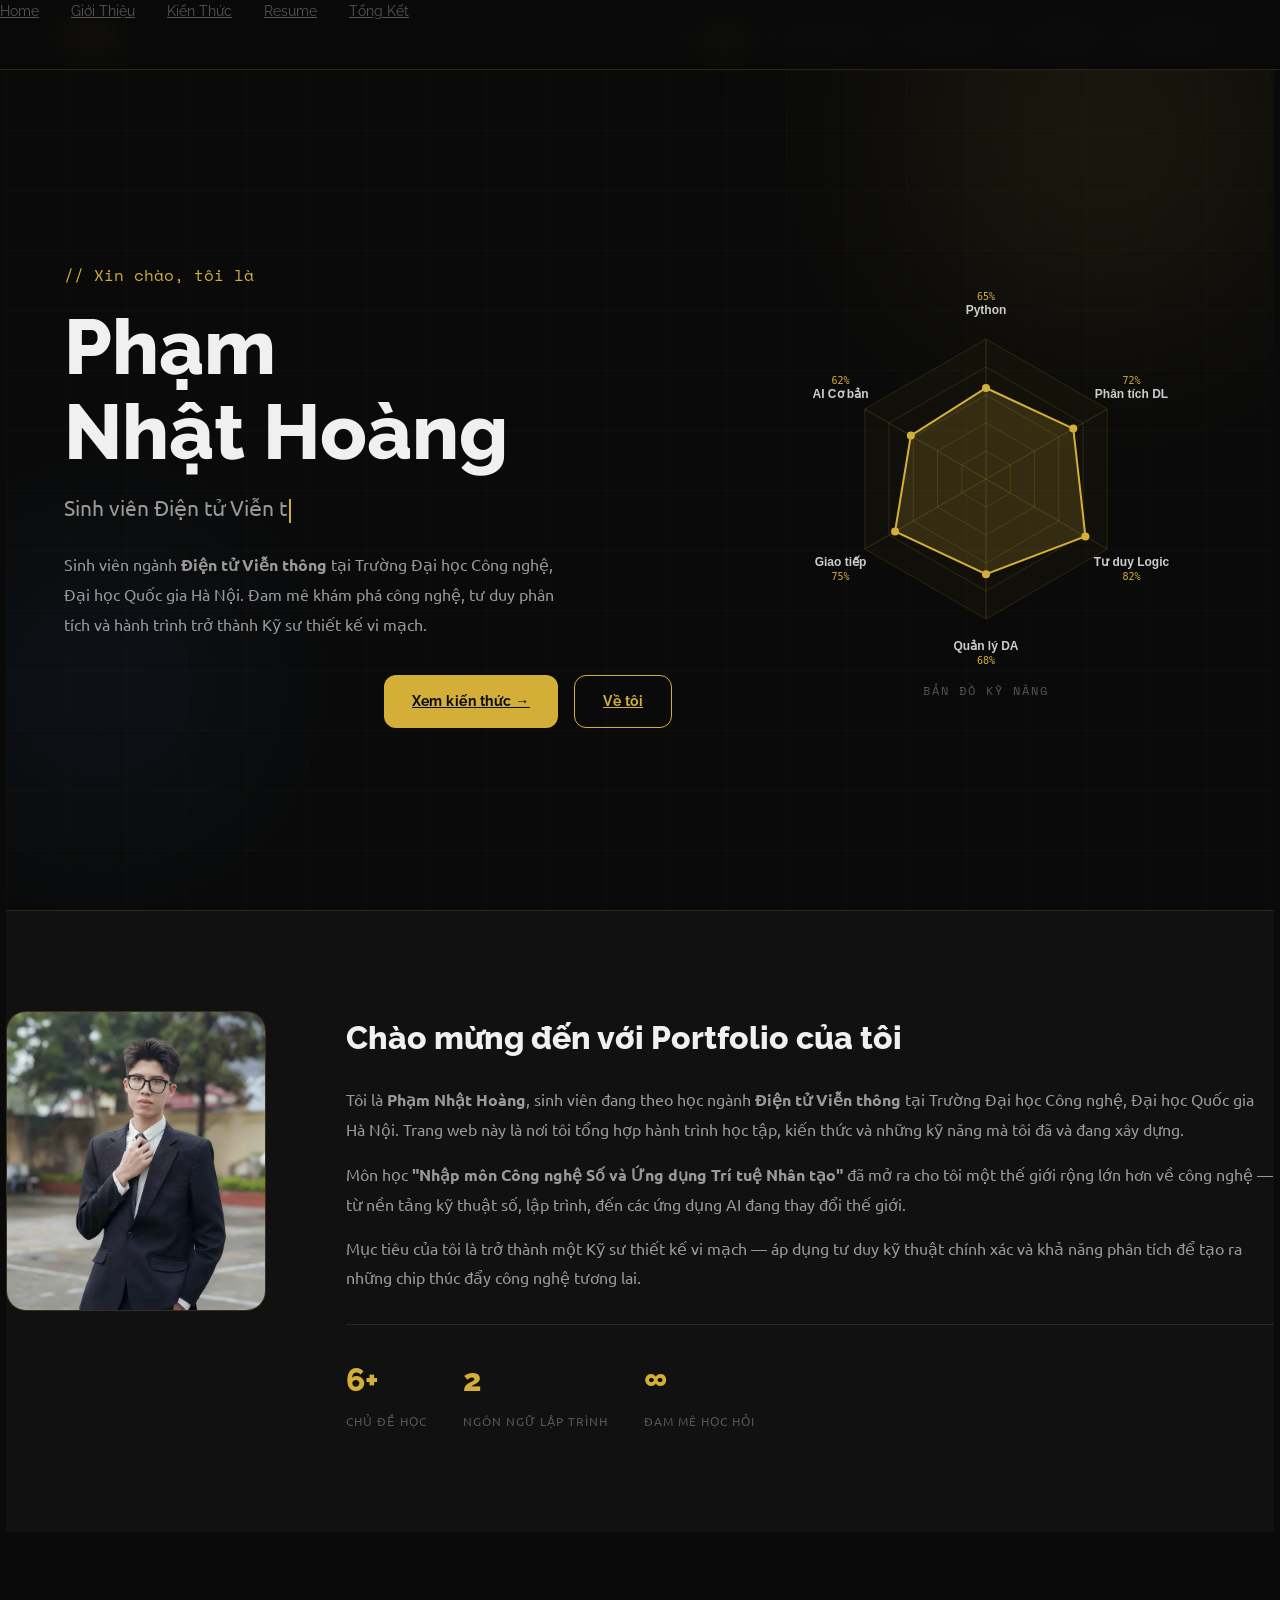
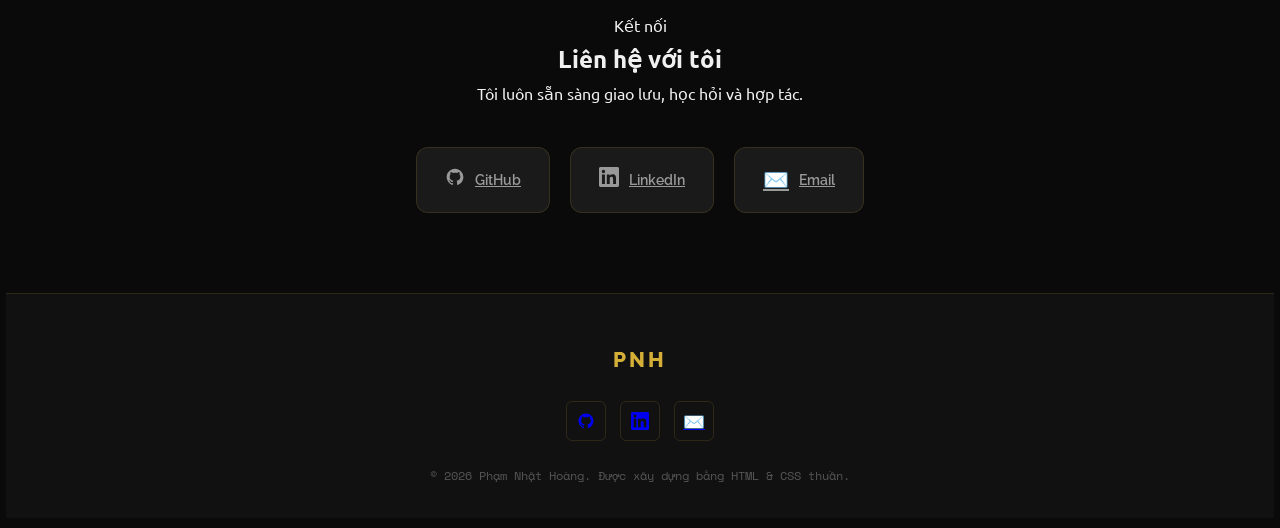
==== index.html @ c2d75bba "Initial portfolio deployment Co-Authored-By: Claude Sonnet 4.6 <noreply@anthropic.com>" ====
<!DOCTYPE html>
<html lang="vi">
<head>
  <meta charset="UTF-8" />
  <meta name="viewport" content="width=device-width, initial-scale=1.0" />
  <title>Phạm Nhật Hoàng — Portfolio</title>
  <meta name="description" content="Portfolio cá nhân của Phạm Nhật Hoàng — Sinh viên Điện tử Viễn thông, ĐHCN ĐHQGHN." />
  <link rel="stylesheet" href="css/styles.css?v=4" />
  <link rel="stylesheet" href="css/responsive.css?v=4" />
</head>
<body>

<!-- ===== NAVIGATION ===== -->
<nav>
  <div class="nav-inner">
    <a href="index.html" class="nav-logo">PNH</a>
    <ul class="nav-links">
      <li><a href="index.html" class="active">Home</a></li>
      <li><a href="about.html">Giới Thiệu</a></li>
      <li><a href="learning.html">Kiến Thức</a></li>
      <li><a href="resume.html">Resume</a></li>
      <li><a href="reflection.html">Tổng Kết</a></li>
    </ul>
    <button class="nav-hamburger" id="hamburger" aria-label="Menu">
      <span></span><span></span><span></span>
    </button>
  </div>
</nav>
<nav class="nav-mobile" id="mobileMenu">
  <a href="index.html" class="active">Home</a>
  <a href="about.html">Giới Thiệu</a>
  <a href="learning.html">Kiến Thức</a>
  <a href="resume.html">Resume</a>
  <a href="reflection.html">Tổng Kết</a>
</nav>

<!-- ===== HERO ===== -->
<section class="hero">
  <div class="hero-bg">
    <div class="orb orb-1"></div>
    <div class="orb orb-2"></div>
    <div class="hero-grid-bg"></div>
  </div>

  <div class="hero-content">
    <!-- LEFT -->
    <div class="hero-left">
      <p class="hero-greeting">// Xin chào, tôi là</p>
      <h1 class="hero-name">
        Phạm<br /><span class="gold-text">Nhật Hoàng</span>
      </h1>
      <div class="hero-role-line">
        <span id="typewriter"></span><span class="typewriter-cursor"></span>
      </div>
      <p class="hero-desc">
        Sinh viên ngành <strong>Điện tử Viễn thông</strong> tại Trường Đại học Công nghệ,
        Đại học Quốc gia Hà Nội. Đam mê khám phá công nghệ, tư duy phân tích và
        hành trình trở thành <span class="gold-text">Kỹ sư thiết kế vi mạch</span>.
      </p>
      <div class="hero-btns">
        <a href="learning.html" class="btn btn-primary">Xem kiến thức →</a>
        <a href="about.html" class="btn btn-outline">Về tôi</a>
      </div>
    </div>

    <!-- RIGHT — Radar Chart -->
    <div class="hero-right">
      <canvas id="radarChart"></canvas>
      <p class="radar-label">Bản đồ kỹ năng</p>
    </div>
    </div>
</section>

<!-- ===== INTRO ===== -->
<section class="intro-section">
  <div class="container">
    <div class="intro-grid reveal">
      <div class="intro-photo">
        <div class="photo-frame">
          <img src="assets/images/hoang.png" alt="Phạm Nhật Hoàng" />
        </div>
      </div>
      <div class="intro-text">
        <h2>Chào mừng đến với <span class="gold-text">Portfolio</span> của tôi</h2>
        <p>
          Tôi là <strong>Phạm Nhật Hoàng</strong>, sinh viên đang theo học ngành
          <strong>Điện tử Viễn thông</strong> tại Trường Đại học Công nghệ,
          Đại học Quốc gia Hà Nội. Trang web này là nơi tôi tổng hợp hành trình học tập,
          kiến thức và những kỹ năng mà tôi đã và đang xây dựng.
        </p>
        <p>
          Môn học <strong>"Nhập môn Công nghệ Số và Ứng dụng Trí tuệ Nhân tạo"</strong>
          đã mở ra cho tôi một thế giới rộng lớn hơn về công nghệ — từ nền tảng kỹ thuật số,
          lập trình, đến các ứng dụng AI đang thay đổi thế giới.
        </p>
        <p>
          Mục tiêu của tôi là trở thành một <span class="gold-text">Kỹ sư thiết kế vi mạch</span>
          — áp dụng tư duy kỹ thuật chính xác và khả năng phân tích để tạo ra những chip
          thúc đẩy công nghệ tương lai.
        </p>
        <div class="intro-stats">
          <div class="stat-item">
            <div class="stat-number">6+</div>
            <div class="stat-label">Chủ đề học</div>
          </div>
          <div class="stat-item">
            <div class="stat-number">2</div>
            <div class="stat-label">Ngôn ngữ lập trình</div>
          </div>
          <div class="stat-item">
            <div class="stat-number">∞</div>
            <div class="stat-label">Đam mê học hỏi</div>
          </div>
        </div>
      </div>
    </div>
  </div>
</section>

<!-- ===== SOCIAL LINKS ===== -->
<section class="social-section">
  <div class="container">
    <div class="section-header" style="text-align:center;">
      <p class="section-eyebrow">Kết nối</p>
      <h2 class="section-title">Liên hệ với tôi</h2>
      <p class="section-sub" style="margin:0 auto;">Tôi luôn sẵn sàng giao lưu, học hỏi và hợp tác.</p>
    </div>
    <div class="social-links reveal">
      <a href="https://github.com/pnhathoang2302-coder" target="_blank" rel="noopener" class="social-link">
        <span class="social-icon">
          <svg width="20" height="20" viewBox="0 0 24 24" fill="currentColor">
            <path d="M12 2C6.477 2 2 6.484 2 12.017c0 4.425 2.865 8.18 6.839 9.504.5.092.682-.217.682-.483 0-.237-.008-.868-.013-1.703-2.782.605-3.369-1.343-3.369-1.343-.454-1.158-1.11-1.466-1.11-1.466-.908-.62.069-.608.069-.608 1.003.07 1.531 1.032 1.531 1.032.892 1.53 2.341 1.088 2.91.832.092-.647.35-1.088.636-1.338-2.22-.253-4.555-1.113-4.555-4.951 0-1.093.39-1.988 1.029-2.688-.103-.253-.446-1.272.098-2.65 0 0 .84-.27 2.75 1.026A9.564 9.564 0 0112 6.844c.85.004 1.705.115 2.504.337 1.909-1.296 2.747-1.027 2.747-1.027.546 1.379.202 2.398.1 2.651.64.7 1.028 1.595 1.028 2.688 0 3.848-2.339 4.695-4.566 4.943.359.309.678.92.678 1.855 0 1.338-.012 2.419-.012 2.747 0 .268.18.58.688.482A10.019 10.019 0 0022 12.017C22 6.484 17.522 2 12 2z"/>
          </svg>
        </span>
        GitHub
      </a>
      <a href="https://www.linkedin.com/in/nh%E1%BA%ADt-ho%C3%A0ng-ph%E1%BA%A1m-04688b414/" target="_blank" rel="noopener" class="social-link">
        <span class="social-icon">
          <svg width="20" height="20" viewBox="0 0 24 24" fill="currentColor">
            <path d="M20.447 20.452h-3.554v-5.569c0-1.328-.027-3.037-1.852-3.037-1.853 0-2.136 1.445-2.136 2.939v5.667H9.351V9h3.414v1.561h.046c.477-.9 1.637-1.85 3.37-1.85 3.601 0 4.267 2.37 4.267 5.455v6.286zM5.337 7.433a2.062 2.062 0 01-2.063-2.065 2.064 2.064 0 112.063 2.065zm1.782 13.019H3.555V9h3.564v11.452zM22.225 0H1.771C.792 0 0 .774 0 1.729v20.542C0 23.227.792 24 1.771 24h20.451C23.2 24 24 23.227 24 22.271V1.729C24 .774 23.2 0 22.222 0h.003z"/>
          </svg>
        </span>
        LinkedIn
      </a>
      <a href="mailto:pnhathoang2302@gmail.com" class="social-link">
        <span class="social-icon">✉️</span>
        Email
      </a>
    </div>
  </div>
</section>

<!-- ===== FOOTER ===== -->
<footer>
  <div class="container">
    <div class="footer-inner">
      <div class="footer-logo">PNH</div>
      <nav class="footer-nav">
        <a href="index.html">Home</a>
        <a href="about.html">Giới Thiệu</a>
        <a href="learning.html">Kiến Thức</a>
        <a href="resume.html">Resume</a>
        <a href="reflection.html">Tổng Kết</a>
      </nav>
      <div class="footer-social">
        <a href="https://github.com/YOUR_GITHUB" target="_blank" rel="noopener" aria-label="GitHub">
          <svg width="18" height="18" viewBox="0 0 24 24" fill="currentColor">
            <path d="M12 2C6.477 2 2 6.484 2 12.017c0 4.425 2.865 8.18 6.839 9.504.5.092.682-.217.682-.483 0-.237-.008-.868-.013-1.703-2.782.605-3.369-1.343-3.369-1.343-.454-1.158-1.11-1.466-1.11-1.466-.908-.62.069-.608.069-.608 1.003.07 1.531 1.032 1.531 1.032.892 1.53 2.341 1.088 2.91.832.092-.647.35-1.088.636-1.338-2.22-.253-4.555-1.113-4.555-4.951 0-1.093.39-1.988 1.029-2.688-.103-.253-.446-1.272.098-2.65 0 0 .84-.27 2.75 1.026A9.564 9.564 0 0112 6.844c.85.004 1.705.115 2.504.337 1.909-1.296 2.747-1.027 2.747-1.027.546 1.379.202 2.398.1 2.651.64.7 1.028 1.595 1.028 2.688 0 3.848-2.339 4.695-4.566 4.943.359.309.678.92.678 1.855 0 1.338-.012 2.419-.012 2.747 0 .268.18.58.688.482A10.019 10.019 0 0022 12.017C22 6.484 17.522 2 12 2z"/>
          </svg>
        </a>
        <a href="https://linkedin.com/in/YOUR_LINKEDIN" target="_blank" rel="noopener" aria-label="LinkedIn">
          <svg width="18" height="18" viewBox="0 0 24 24" fill="currentColor">
            <path d="M20.447 20.452h-3.554v-5.569c0-1.328-.027-3.037-1.852-3.037-1.853 0-2.136 1.445-2.136 2.939v5.667H9.351V9h3.414v1.561h.046c.477-.9 1.637-1.85 3.37-1.85 3.601 0 4.267 2.37 4.267 5.455v6.286zM5.337 7.433a2.062 2.062 0 01-2.063-2.065 2.064 2.064 0 112.063 2.065zm1.782 13.019H3.555V9h3.564v11.452zM22.225 0H1.771C.792 0 0 .774 0 1.729v20.542C0 23.227.792 24 1.771 24h20.451C23.2 24 24 23.227 24 22.271V1.729C24 .774 23.2 0 22.222 0h.003z"/>
          </svg>
        </a>
        <a href="mailto:YOUR_EMAIL@example.com" aria-label="Email">✉️</a>
      </div>
      <p class="footer-copy">© 2026 Phạm Nhật Hoàng. Được xây dựng bằng HTML & CSS thuần.</p>
    </div>
  </div>
</footer>

<script src="js/typewriter.js"></script>
<script src="js/main.js"></script>
<script>
  const skills = [
    { name: 'Python',       level: 65 },
    { name: 'Phân tích DL', level: 72 },
    { name: 'Tư duy Logic', level: 82 },
    { name: 'Quản lý DA',   level: 68 },
    { name: 'Giao tiếp',    level: 75 },
    { name: 'AI Cơ bản',    level: 62 },
  ];

  document.addEventListener('DOMContentLoaded', () => {
    new Typewriter('typewriter', [
      'Sinh viên Điện tử Viễn thông',
      'Kỹ sư Vi mạch Tương lai',
      'Người học AI & Công nghệ Số',
      'Problem Solver',
    ]);
    drawRadar('radarChart', skills);
  });
</script>
</body>
</html>
---- css/styles.css ----
@import url('https://fonts.googleapis.com/css2?family=Raleway:wght@300;400;600;700;800&family=Ubuntu:wght@300;400;500;700&family=Space+Mono:wght@400;700&display=swap');
@import 'variables.css';
@import 'animations.css';

/* ===== RESET ===== */
*, *::before, *::after { margin: 0; padding: 0; box-sizing: border-box; }
html { scroll-behavior: smooth; }
body {
  background: var(--bg-primary);
  color: var(--text-primary);
  font-family: var(--font-body);
  line-height: 1.7;
  nav {
    position: fixed;
    top: 0; left: 0; right: 0;
    height: var(--nav-h);
    background: rgba(10, 10, 10, 0.85);
    backdrop-filter: blur(16px);
    -webkit-backdrop-filter: blur(16px);
    border-bottom: 1px solid var(--border);
    z-index: 1000;
    transition: background var(--transition);
  }
  nav.scrolled { background: rgba(10, 10, 10, 0.97); }
  .nav-inner {
    max-width: 1200px;
    height: 100%;
    margin: 0 auto;
    padding: 0 24px;
    display: flex;
    align-items: center;
    justify-content: space-between;
    position: relative;
  }

  .nav-right {
    margin-left: auto;
    margin-right: 12px;
    display: flex;
    align-items: center;
    gap: 12px;
  }
  .nav-logo {
    font-family: var(--font-heading);
    font-size: 1.4rem;
    font-weight: 800;
    color: var(--accent);
    letter-spacing: 3px;
  }
  .nav-links {
    display: flex;
    gap: 40px;
    align-items: center;
    position: static;
    transform: none;
  }
  .nav-links a {
    font-family: var(--font-heading);
    font-size: 0.85rem;
    font-weight: 600;
    letter-spacing: 1px;
    text-transform: uppercase;
    color: var(--text-secondary);
    transition: color var(--transition);
    position: relative;
    padding-bottom: 4px;
  }
  .nav-links a::after {
    content: '';
    position: absolute;
    bottom: 0; left: 0;
    width: 0; height: 2px;
    background: var(--accent);
    transition: width var(--transition);
    border-radius: 2px;
  }
  .nav-links a:hover,
  .nav-links a.active { color: var(--accent); }
  .nav-links a:hover::after,
  .nav-links a.active::after { width: 100%; }
  .nav-hamburger {
    display: none;
    flex-direction: column;
    gap: 5px;
    cursor: pointer;
    padding: 4px;
    background: none;
    border: none;
  }
  .nav-hamburger span {
    display: block;
    width: 24px; height: 2px;
    background: var(--text-primary);
    border-radius: 2px;
    transition: var(--transition);
  }
  .nav-hamburger.open span:nth-child(1) { transform: translateY(7px) rotate(45deg); }
  .nav-hamburger.open span:nth-child(2) { opacity: 0; transform: scaleX(0); }
  .nav-hamburger.open span:nth-child(3) { transform: translateY(-7px) rotate(-45deg); }
  .nav-mobile {
    display: none;
    position: fixed;
    top: var(--nav-h); left: 0; right: 0;
    background: rgba(10, 10, 10, 0.97);
    border-bottom: 1px solid var(--border);
    padding: 24px;
    flex-direction: column;
    gap: 16px;
    z-index: 999;
  }
  .nav-mobile.open { display: flex; }
  .nav-mobile a {
    font-family: var(--font-heading);
    font-size: 1rem;
    font-weight: 600;
    color: var(--text-secondary);
    padding: 10px 0;
    border-bottom: 1px solid var(--border);
    transition: color var(--transition);
  }
  color: var(--text-primary);
  transition: color var(--transition), transform var(--transition), background var(--transition);
  position: relative;
  padding: 10px 6px;
  border-radius: 6px;
}
.nav-links a::after {
  content: '';
  position: absolute;
  bottom: 0; left: 0;
  width: 0; height: 2px;
  background: rgba(255,255,255,0.9);
  transition: width var(--transition);
  border-radius: 2px;
}
.nav-links a:hover,
.nav-links a:focus,
.nav-links a.active {
  color: var(--text-primary);
  background: rgba(255,255,255,0.06);
  transform: translateY(-3px);
  box-shadow: 0 10px 30px rgba(0,0,0,0.45);
}
.nav-links a:hover::after,
.nav-links a.active::after { width: 100%; }
.nav-hamburger {
  display: none;
  flex-direction: column;
  gap: 6px;
  cursor: pointer;
  padding: 6px;
  background: none;
  border: none;
}
.nav-hamburger span {
  display: block;
  width: 28px; height: 3px;
  background: var(--text-primary);
  border-radius: 3px;
  transition: var(--transition);
}
.nav-hamburger.open span:nth-child(1) { transform: translateY(7px) rotate(45deg); }
.nav-hamburger.open span:nth-child(2) { opacity: 0; transform: scaleX(0); }
.nav-hamburger.open span:nth-child(3) { transform: translateY(-7px) rotate(-45deg); }
.nav-mobile {
  display: none;
  position: fixed;
  top: var(--nav-h); left: 0; right: 0;
  background: rgba(10, 10, 10, 0.97);
  border-bottom: 1px solid var(--border);
  padding: 24px;
  flex-direction: column;
  gap: 16px;
  z-index: 999;
}
.nav-mobile.open { display: flex; }
.nav-mobile a {
  font-family: var(--font-heading);
  font-size: 1.1rem;
  font-weight: 700;
  color: var(--text-primary);
  padding: 12px 0;
  border-bottom: 1px solid rgba(255,255,255,0.04);
  transition: color var(--transition), background var(--transition);
  padding-left: 8px;
}
.nav-mobile a:hover,
.nav-mobile a.active { color: var(--accent); }

/* ===== HERO ===== */
.hero {
  min-height: 100vh;
  display: flex;
  align-items: center;
  padding-top: var(--nav-h);
  position: relative;
  overflow: hidden;
}
.hero-bg {
  position: absolute;
  inset: 0;
  pointer-events: none;
  z-index: 0;
}
.orb {
  position: absolute;
  border-radius: 50%;
  filter: blur(90px);
  opacity: 0.12;
}
.orb-1 {
  width: 550px; height: 550px;
  background: radial-gradient(circle, var(--accent) 0%, transparent 70%);
  top: -150px; right: -100px;
  animation: orbFloat 10s ease-in-out infinite;
}
.orb-2 {
  width: 350px; height: 350px;
  background: radial-gradient(circle, #4a9eff 0%, transparent 70%);
  bottom: 50px; left: -80px;
  animation: orbFloat 14s ease-in-out infinite reverse;
}
.hero-grid-bg {
  position: absolute;
  inset: 0;
  background-image:
    linear-gradient(rgba(212, 175, 55, 0.025) 1px, transparent 1px),
    linear-gradient(90deg, rgba(212, 175, 55, 0.025) 1px, transparent 1px);
  background-size: 60px 60px;
}
.hero-content {
  position: relative;
  z-index: 1;
  width: 100%;
  max-width: 1200px;
  margin: 0 auto;
  padding: 60px 24px;
  display: grid;
  grid-template-columns: 1fr 460px;
  gap: 60px;
  align-items: center;
}
.hero-greeting {
  font-family: var(--font-mono);
  color: var(--accent);
  font-size: 1rem;
  margin-bottom: 16px;
  opacity: 0;
  animation: fadeInUp 0.6s ease 0.2s forwards;
}
.hero-name {
  font-family: var(--font-heading);
  font-size: clamp(2.8rem, 6vw, 4.8rem);
  font-weight: 800;
  line-height: 1.1;
  margin-bottom: 16px;
  opacity: 0;
  animation: fadeInUp 0.6s ease 0.4s forwards;
}
.hero-role-line {
  font-size: 1.3rem;
  color: var(--text-secondary);
  margin-bottom: 24px;
  min-height: 36px;
  opacity: 0;
  animation: fadeInUp 0.6s ease 0.6s forwards;
}
.typewriter-cursor {
  display: inline-block;
  width: 2px;
  height: 1.2em;
  background: var(--accent);
  margin-left: 2px;
  vertical-align: middle;
  animation: blink 1s step-end infinite;
}
.hero-desc {
  color: var(--text-secondary);
  font-size: 1rem;
  max-width: 500px;
  margin-bottom: 36px;
  line-height: 1.85;
  opacity: 0;
  animation: fadeInUp 0.6s ease 0.8s forwards;
}
.hero-btns {
  display: flex;
  gap: 16px;
  flex-wrap: wrap;
  justify-content: flex-end;
  margin-right: 24px;
  opacity: 0;
  animation: fadeInUp 0.6s ease 1s forwards;
}
.btn {
  display: inline-flex;
  align-items: center;
  gap: 8px;
  padding: 13px 28px;
  border-radius: var(--radius);
  font-family: var(--font-heading);
  font-weight: 700;
  font-size: 0.9rem;
  letter-spacing: 0.5px;
  transition: var(--transition);
  cursor: pointer;
  border: none;
}
.btn-primary {
  background: var(--accent);
  color: #0a0a0a;
}
.btn-primary:hover {
  background: var(--accent-light);
  box-shadow: 0 0 32px rgba(var(--accent-rgb), 0.4);
  transform: translateY(-4px);
  box-shadow: 0 12px 40px rgba(var(--accent-rgb), 0.5);
}
.btn-outline {
  background: transparent;
  color: var(--accent);
  border: 1.5px solid var(--accent);
}
.btn-outline:hover {
  background: rgba(var(--accent-rgb), 0.1);
  transform: translateY(-4px);
  box-shadow: 0 8px 32px rgba(var(--accent-rgb), 0.2);
  border-color: var(--accent-light);
}
.hero-right {
  display: flex;
  flex-direction: column;
  align-items: center;
  gap: 12px;
  opacity: 0;
  animation: fadeIn 1.2s ease 0.8s forwards;
}
.radar-label {
  font-family: var(--font-mono);
  font-size: 0.72rem;
  color: var(--text-muted);
  letter-spacing: 2px;
  text-transform: uppercase;
}

/* ===== INTRO SECTION ===== */
.intro-section {
  background: var(--bg-secondary);
  padding: 100px 0;
  border-top: 1px solid var(--border);
}
.intro-grid {
  display: grid;
  grid-template-columns: 280px 1fr;
  gap: 60px;
  align-items: start;
}
.photo-frame {
  width: 260px;
  height: 300px;
  border-radius: var(--radius-lg);
  border: 1px solid var(--border);
  background: var(--bg-card);
  display: flex;
  align-items: center;
  justify-content: center;
  overflow: hidden;
  position: relative;
}
.photo-frame::before {
  content: '';
  position: absolute;
  inset: 0;
  background: linear-gradient(135deg, rgba(var(--accent-rgb), 0.08) 0%, transparent 60%);
}
.photo-placeholder { font-size: 5rem; opacity: 0.25; }
.photo-frame img { width: 100%; height: 100%; object-fit: cover; }
.intro-text h2 {
  font-family: var(--font-heading);
  font-size: 2rem;
  font-weight: 800;
  margin-bottom: 20px;
}
.intro-text p {
  color: var(--text-secondary);
  font-size: 0.97rem;
  margin-bottom: 16px;
  line-height: 1.85;
}
.intro-stats {
  display: flex;
  gap: 36px;
  margin-top: 32px;
  flex-wrap: wrap;
  padding-top: 28px;
  border-top: 1px solid var(--border);
}
.stat-number {
  font-family: var(--font-heading);
  font-size: 2rem;
  font-weight: 800;
  color: var(--accent);
}
.stat-label {
  font-size: 0.78rem;
  color: var(--text-muted);
  text-transform: uppercase;
  letter-spacing: 1px;
  margin-top: 4px;
}

/* ===== SOCIAL SECTION ===== */
.social-section {
  padding: 80px 0;
  text-align: center;
}
.social-links {
  display: flex;
  justify-content: center;
  gap: 20px;
  flex-wrap: wrap;
  margin-top: 40px;
}
.social-link {
  display: flex;
  align-items: center;
  gap: 10px;
  padding: 14px 28px;
  border: 1px solid var(--border);
  border-radius: var(--radius);
  color: var(--text-secondary);
  background: var(--bg-card);
  transition: var(--transition);
  font-family: var(--font-heading);
  font-weight: 600;
  font-size: 0.9rem;
}
.social-link:hover {
  color: var(--accent);
  border-color: var(--accent);
  background: rgba(var(--accent-rgb), 0.07);
  transform: translateY(-4px);
  box-shadow: var(--shadow);
}
.social-icon { font-size: 1.3rem; }

/* ===== PAGE HERO ===== */
.page-hero {
  padding: calc(var(--nav-h) + 70px) 0 70px;
  text-align: center;
  position: relative;
  overflow: hidden;
  border-bottom: 1px solid var(--border);
}
.page-hero::before {
  content: '';
  position: absolute;
  top: 0; left: 50%;
  transform: translateX(-50%);
  width: 700px; height: 350px;
  background: radial-gradient(ellipse, rgba(var(--accent-rgb), 0.08) 0%, transparent 70%);
  pointer-events: none;
}
.page-hero-eyebrow {
  font-family: var(--font-mono);
  font-size: 0.82rem;
  color: var(--accent);
  letter-spacing: 3px;
  text-transform: uppercase;
  margin-bottom: 16px;
}
.page-hero h1 {
  font-family: var(--font-heading);
  font-size: clamp(2.5rem, 6vw, 4rem);
  font-weight: 800;
  margin-bottom: 16px;
}
.page-hero p {
  color: var(--text-secondary);
  font-size: 1.05rem;
  max-width: 580px;
  margin: 0 auto;
  line-height: 1.7;
}

/* ===== ABOUT — EDUCATION ===== */
.education-card {
  background: var(--bg-card);
  border: 1px solid var(--border);
  border-radius: var(--radius-lg);
  padding: 28px 32px;
  display: flex;
  gap: 20px;
  align-items: flex-start;
  transition: var(--transition);
}
.education-card:hover {
  border-color: var(--border-hover);
  box-shadow: var(--shadow-gold);
  transform: translateY(-2px);
}
.edu-icon {
  min-width: 52px; height: 52px;
  background: rgba(var(--accent-rgb), 0.1);
  border: 1px solid var(--border);
  border-radius: var(--radius);
  display: flex;
  align-items: center;
  justify-content: center;
  font-size: 1.6rem;
}
.edu-content h3 {
  font-family: var(--font-heading);
  font-size: 1.05rem;
  font-weight: 700;
  margin-bottom: 4px;
}
.edu-school {
  color: var(--accent);
  font-size: 0.88rem;
  margin-bottom: 6px;
}
.edu-period {
  font-family: var(--font-mono);
  font-size: 0.78rem;
  color: var(--text-muted);
}
.edu-desc {
  color: var(--text-secondary);
  font-size: 0.88rem;
  margin-top: 10px;
  line-height: 1.6;
}

/* ===== ABOUT — SKILLS ===== */
.skills-grid {
  display: grid;
  grid-template-columns: repeat(auto-fit, minmax(280px, 1fr));
  gap: 24px;
}
.skill-category {
  background: var(--bg-card);
  border: 1px solid var(--border);
  border-radius: var(--radius-lg);
  padding: 28px;
  transition: var(--transition);
}
.skill-category:hover { border-color: var(--border-hover); }
.skill-cat-title {
  font-family: var(--font-heading);
  font-size: 0.8rem;
  font-weight: 700;
  color: var(--accent);
  letter-spacing: 2px;
  text-transform: uppercase;
  margin-bottom: 20px;
}
.skill-items { display: flex; flex-direction: column; gap: 14px; }
.skill-name-row {
  display: flex;
  justify-content: space-between;
  font-size: 0.9rem;
  margin-bottom: 6px;
}
.skill-pct {
  color: var(--text-muted);
  font-family: var(--font-mono);
  font-size: 0.78rem;
}
.skill-bar {
  height: 3px;
  background: rgba(255, 255, 255, 0.06);
  border-radius: 3px;
  overflow: hidden;
}
.skill-fill {
  height: 100%;
  background: linear-gradient(90deg, var(--accent-dark), var(--accent));
  border-radius: 3px;
  width: 0;
  transition: width 1.2s ease;
}

/* ===== ABOUT — INTERESTS ===== */
.interests-grid {
  display: grid;
  grid-template-columns: repeat(auto-fit, minmax(200px, 1fr));
  gap: 20px;
}
.interest-card {
  background: var(--bg-card);
  border: 1px solid var(--border);
  border-radius: var(--radius-lg);
  padding: 28px 20px;
  text-align: center;
  transition: var(--transition);
}
.interest-card:hover {
  border-color: var(--accent);
  transform: translateY(-4px);
  box-shadow: var(--shadow-gold);
}
.interest-icon { font-size: 2.5rem; margin-bottom: 12px; }
.interest-name {
  font-family: var(--font-heading);
  font-weight: 700;
  font-size: 0.95rem;
  margin-bottom: 8px;
}
.interest-desc {
  color: var(--text-muted);
  font-size: 0.82rem;
  line-height: 1.55;
}

/* ===== LEARNING PAGE ===== */
.course-banner {
  background: var(--bg-card);
  border: 1px solid var(--border);
  border-radius: var(--radius-lg);
  padding: 32px 36px;
  margin-bottom: 60px;
  display: flex;
  align-items: center;
  gap: 24px;
  position: relative;
  overflow: hidden;
}
.course-banner::before {
  content: '';
  position: absolute;
  top: 0; left: 0; right: 0;
  height: 3px;
  background: linear-gradient(90deg, var(--accent-dark), var(--accent), var(--accent-light));
}
.course-badge { font-size: 3rem; min-width: 64px; text-align: center; }
.course-info h2 {
  font-family: var(--font-heading);
  font-size: 1.2rem;
  font-weight: 800;
  margin-bottom: 6px;
}
.course-info p {
  color: var(--text-secondary);
  font-size: 0.88rem;
  margin-bottom: 12px;
}
.course-meta { display: flex; gap: 20px; flex-wrap: wrap; }
.course-meta-item {
  display: flex;
  align-items: center;
  gap: 6px;
  font-family: var(--font-mono);
  font-size: 0.78rem;
  color: var(--text-muted);
}

.topics-grid {
  display: grid;
  grid-template-columns: repeat(auto-fit, minmax(320px, 1fr));
  gap: 24px;
}
.topic-card {
  background: var(--bg-card);
  border: 1px solid var(--border);
  border-radius: var(--radius-lg);
  padding: 32px;
  transition: var(--transition);
  position: relative;
  overflow: hidden;
}
.topic-card::after {
  content: '';
  position: absolute;
  bottom: 0; left: 0; right: 0;
  height: 3px;
  background: linear-gradient(90deg, transparent, var(--accent), transparent);
  opacity: 0;
  transition: var(--transition);
}
.topic-card:hover {
  border-color: var(--border-hover);
  transform: translateY(-4px);
  box-shadow: var(--shadow-gold);
}
.topic-card:hover::after { opacity: 1; }
.topic-num {
  font-family: var(--font-mono);
  font-size: 0.75rem;
  color: var(--accent);
  letter-spacing: 2px;
  margin-bottom: 12px;
}
.topic-icon { font-size: 2.2rem; margin-bottom: 16px; }
.topic-title {
  font-family: var(--font-heading);
  font-size: 1.1rem;
  font-weight: 700;
  margin-bottom: 12px;
}
.topic-desc {
  color: var(--text-secondary);
  font-size: 0.88rem;
  line-height: 1.75;
  margin-bottom: 20px;
}
.topic-tags { display: flex; flex-wrap: wrap; gap: 8px; margin-bottom: 16px; }
.topic-card { display: flex; flex-direction: column; }
.topic-desc { flex: 1; }
.topic-download {
  display: inline-block;
  margin-top: 4px;
  padding: 6px 14px;
  border: 1px solid var(--gold);
  border-radius: 6px;
  color: var(--gold);
  font-size: 0.82rem;
  font-family: var(--font-mono);
  text-decoration: none;
  transition: var(--transition);
}
.topic-download:hover {
  background: var(--gold);
  color: var(--bg-primary);
}

.learnings-section { background: var(--bg-secondary); }
.learnings-grid {
  display: grid;
  grid-template-columns: repeat(auto-fit, minmax(250px, 1fr));
  gap: 20px;
}
.learning-item {
  background: var(--bg-card);
  border: 1px solid var(--border);
  border-left: 3px solid var(--accent);
  border-radius: var(--radius);
  padding: 24px;
  transition: var(--transition);
}
.learning-item:hover {
  background: rgba(var(--accent-rgb), 0.04);
}
.learning-item strong {
  display: block;
  font-family: var(--font-heading);
  font-size: 0.9rem;
  margin-bottom: 8px;
  color: var(--text-primary);
}
.learning-item p {
  color: var(--text-secondary);
  font-size: 0.85rem;
  line-height: 1.6;
}

/* ===== RESUME PAGE ===== */
.resume-wrapper {
  display: grid;
  grid-template-columns: 1fr 1fr;
  gap: 60px;
  align-items: start;
}
.resume-col {}
.resume-block { margin-bottom: 52px; }
.resume-block-title {
  font-family: var(--font-heading);
  font-size: 1rem;
  font-weight: 700;
  color: var(--accent);
  letter-spacing: 2px;
  text-transform: uppercase;
  padding-bottom: 12px;
  border-bottom: 1px solid var(--border);
  margin-bottom: 28px;
}
.timeline-item {
  position: relative;
  padding-left: 24px;
  margin-bottom: 28px;
}
.timeline-item::before {
  content: '';
  position: absolute;
  left: 0; top: 8px;
  width: 8px; height: 8px;
  background: var(--accent);
  border-radius: 50%;
}
.timeline-item::after {
  content: '';
  position: absolute;
  left: 3px; top: 20px;
  width: 2px;
  height: calc(100% + 8px);
  background: var(--border);
}
.timeline-item:last-child::after { display: none; }
.tl-title {
  font-family: var(--font-heading);
  font-weight: 700;
  font-size: 1rem;
  margin-bottom: 4px;
}
.tl-org {
  color: var(--accent);
  font-size: 0.85rem;
  margin-bottom: 4px;
}
.tl-date {
  font-family: var(--font-mono);
  font-size: 0.77rem;
  color: var(--text-muted);
  margin-bottom: 10px;
}
.tl-desc {
  color: var(--text-secondary);
  font-size: 0.87rem;
  line-height: 1.65;
}

.resume-skill-items { display: flex; flex-direction: column; gap: 14px; }
.rs-item {}
.rs-header {
  display: flex;
  justify-content: space-between;
  font-size: 0.9rem;
  margin-bottom: 6px;
}
.rs-level {
  font-family: var(--font-mono);
  font-size: 0.77rem;
  color: var(--text-muted);
}
.rs-bar {
  height: 3px;
  background: rgba(255, 255, 255, 0.06);
  border-radius: 3px;
  overflow: hidden;
}
.rs-fill {
  height: 100%;
  background: linear-gradient(90deg, var(--accent-dark), var(--accent));
  border-radius: 3px;
  width: 0;
  transition: width 1.2s ease;
}

.lang-items { display: flex; flex-direction: column; gap: 12px; }
.lang-item {
  display: flex;
  justify-content: space-between;
  align-items: center;
  padding: 14px 20px;
  background: var(--bg-card);
  border: 1px solid var(--border);
  border-radius: var(--radius);
  transition: var(--transition);
}
.lang-item:hover { border-color: var(--border-hover); }
.lang-name { font-weight: 600; font-size: 0.95rem; }
.lang-level {
  font-family: var(--font-mono);
  font-size: 0.78rem;
  color: var(--accent);
}

.cert-items { display: flex; flex-direction: column; gap: 14px; }
.cert-item {
  background: var(--bg-card);
  border: 1px solid var(--border);
  border-radius: var(--radius);
  padding: 18px 22px;
  display: flex;
  align-items: center;
  gap: 16px;
  transition: var(--transition);
}
.cert-item:hover { border-color: var(--accent); }
.cert-icon { font-size: 1.8rem; }
.cert-name {
  font-family: var(--font-heading);
  font-weight: 700;
  font-size: 0.92rem;
  margin-bottom: 3px;
}
.cert-issuer { font-size: 0.8rem; color: var(--text-muted); }

.resume-cta {
  text-align: center;
  padding: 60px 0;
  border-top: 1px solid var(--border);
  margin-top: 60px;
}
.resume-cta p {
  color: var(--text-secondary);
  font-size: 0.95rem;
  margin-bottom: 24px;
}

/* ===== FOOTER ===== */
footer {
  background: var(--bg-secondary);
  border-top: 1px solid var(--border);
  padding: 48px 0 32px;
}
.footer-inner {
  display: flex;
  flex-direction: column;
  align-items: center;
  gap: 24px;
  text-align: center;
}
.footer-logo {
  font-family: var(--font-heading);
  font-size: 1.3rem;
  font-weight: 800;
  color: var(--accent);
  letter-spacing: 3px;
}
.footer-nav { display: flex; gap: 32px; }
.footer-nav a {
  font-size: 0.85rem;
  color: var(--text-muted);
  transition: color var(--transition);
  font-family: var(--font-heading);
}
.footer-nav a:hover { color: var(--accent); }
.footer-social { display: flex; gap: 14px; }
.footer-social a {
  width: 40px; height: 40px;
  border: 1px solid var(--border);
  border-radius: var(--radius-sm);
  display: flex;
  align-items: center;
  justify-content: center;
  font-size: 1.1rem;
  transition: var(--transition);
}
.footer-social a:hover { border-color: var(--accent); color: var(--accent); }
.footer-copy {
  font-family: var(--font-mono);
  font-size: 0.78rem;
  color: var(--text-muted);
}

/* ===== REFLECTION PAGE ===== */
.reflection-quote {
  border-left: 4px solid var(--gold);
  padding: 28px 36px;
  background: var(--bg-card);
  border-radius: var(--radius);
  margin: 0 auto;
  max-width: 780px;
}
.reflection-quote p {
  font-size: 1.15rem;
  line-height: 1.85;
  color: var(--text-primary);
  font-style: italic;
  margin-bottom: 16px;
}
.reflection-quote cite {
  font-family: var(--font-mono);
  font-size: 0.82rem;
  color: var(--gold);
  font-style: normal;
}

.reflect-two-col {
  display: grid;
  grid-template-columns: 1fr 1fr;
  gap: 48px;
  align-items: start;
}
.reflect-text p {
  color: var(--text-secondary);
  line-height: 1.8;
  margin-bottom: 16px;
}
.reflect-stats {
  display: grid;
  grid-template-columns: 1fr 1fr;
  gap: 16px;
}
.rstat-card {
  background: var(--bg-card);
  border: 1px solid var(--border);
  border-radius: var(--radius);
  padding: 20px;
  text-align: center;
  transition: var(--transition);
}
.rstat-card:hover { border-color: var(--gold); }
.rstat-num {
  font-family: var(--font-heading);
  font-size: 2rem;
  font-weight: 800;
  color: var(--gold);
  line-height: 1;
  margin-bottom: 8px;
}
.rstat-label {
  font-size: 0.78rem;
  color: var(--text-secondary);
  line-height: 1.4;
}

.timeline { position: relative; padding-left: 32px; }
.timeline::before {
  content: '';
  position: absolute;
  left: 0;
  top: 8px;
  bottom: 8px;
  width: 2px;
  background: linear-gradient(to bottom, var(--gold), transparent);
}
.milestone {
  position: relative;
  margin-bottom: 40px;
}
.milestone-dot {
  position: absolute;
  left: -39px;
  top: 6px;
  width: 14px;
  height: 14px;
  border-radius: 50%;
  background: var(--gold);
  border: 3px solid var(--bg-primary);
  box-shadow: 0 0 0 2px var(--gold);
}
.milestone-label {
  font-family: var(--font-mono);
  font-size: 0.75rem;
  color: var(--gold);
  text-transform: uppercase;
  letter-spacing: 0.08em;
  margin-bottom: 6px;
}
.milestone-content h3 {
  font-family: var(--font-heading);
  font-size: 1.1rem;
  color: var(--text-primary);
  margin-bottom: 10px;
}
.milestone-content p {
  color: var(--text-secondary);
  line-height: 1.75;
  font-size: 0.92rem;
}

.challenge-grid {
  display: grid;
  grid-template-columns: repeat(auto-fit, minmax(260px, 1fr));
  gap: 24px;
}
.challenge-card {
  background: var(--bg-card);
  border: 1px solid var(--border);
  border-radius: var(--radius);
  padding: 28px;
  transition: var(--transition);
}
.challenge-card:hover { border-color: var(--border-hover); transform: translateY(-3px); }
.challenge-icon { font-size: 2rem; margin-bottom: 14px; }
.challenge-card h3 {
  font-family: var(--font-heading);
  font-size: 1rem;
  color: var(--text-primary);
  margin-bottom: 10px;
}
.challenge-card p {
  color: var(--text-secondary);
  font-size: 0.88rem;
  line-height: 1.7;
  margin-bottom: 16px;
}
.challenge-resolve {
  font-family: var(--font-mono);
  font-size: 0.78rem;
  color: var(--gold);
  border-top: 1px solid var(--border);
  padding-top: 12px;
  line-height: 1.5;
}

.lessons-grid { display: flex; flex-direction: column; gap: 0; }
.lesson-item {
  display: grid;
  grid-template-columns: 64px 1fr;
  gap: 24px;
  align-items: start;
  padding: 32px 0;
  border-bottom: 1px solid var(--border);
}
.lesson-item:last-child { border-bottom: none; }
.lesson-num {
  font-family: var(--font-mono);
  font-size: 2.5rem;
  font-weight: 800;
  color: var(--border);
  line-height: 1;
  padding-top: 4px;
  transition: var(--transition);
}
.lesson-item:hover .lesson-num { color: var(--gold); }
.lesson-body h3 {
  font-family: var(--font-heading);
  font-size: 1.05rem;
  color: var(--text-primary);
  margin-bottom: 10px;
}
.lesson-body p {
  color: var(--text-secondary);
  font-size: 0.92rem;
  line-height: 1.75;
}

.final-note {
  background: var(--bg-card);
  border: 1px solid var(--border);
  border-radius: var(--radius-lg, 16px);
  padding: 60px;
  max-width: 760px;
  margin: 0 auto;
}
.final-note p {
  color: var(--text-secondary);
  line-height: 1.85;
  font-size: 0.95rem;
  margin-bottom: 18px;
}
.final-sig {
  margin-top: 36px;
  display: flex;
  flex-direction: column;
  gap: 4px;
}
.final-sig .gold-text { font-family: var(--font-heading); font-size: 1.1rem; font-weight: 700; }
.final-sig-date {
  font-family: var(--font-mono);
  font-size: 0.78rem;
  color: var(--text-muted);
}
---- css/responsive.css ----
/* ===== TABLET (≤1024px) ===== */
@media (max-width: 1024px) {
  .hero-content {
    grid-template-columns: 1fr;
    text-align: center;
  }
  .hero-left { order: 1; }
  .hero-right { order: 2; max-width: 360px; margin: 0 auto; }
  .hero-desc { margin: 0 auto 36px; }
  .hero-btns { justify-content: center; }

  .intro-grid { grid-template-columns: 1fr; }
  .intro-photo { display: flex; justify-content: center; position: static; }
  .photo-frame { width: 220px; height: 260px; }

  .resume-wrapper { grid-template-columns: 1fr; gap: 40px; }
}

/* ===== MOBILE (≤768px) ===== */
@media (max-width: 768px) {
  .section { padding: 70px 0; }

  .nav-links { display: none; }
  .nav-hamburger { display: flex; }

  .hero-name { font-size: clamp(2.2rem, 8vw, 3.2rem); }
  .hero-role-line { font-size: 1.1rem; }

  .intro-stats { gap: 24px; }

  .skills-grid { grid-template-columns: 1fr; }
  .interests-grid { grid-template-columns: repeat(2, 1fr); }

  .course-banner {
    flex-direction: column;
    text-align: center;
    padding: 28px 24px;
  }
  .course-meta { justify-content: center; }

  .topics-grid { grid-template-columns: 1fr; }
  .learnings-grid { grid-template-columns: 1fr; }

  .resume-wrapper { grid-template-columns: 1fr; }

  .social-links { flex-direction: column; align-items: center; }
  .social-link { width: 100%; max-width: 300px; justify-content: center; }

  .footer-nav { gap: 16px; flex-wrap: wrap; justify-content: center; }
}

/* ===== SMALL MOBILE (≤480px) ===== */
@media (max-width: 480px) {
  .hero-btns { flex-direction: column; align-items: center; }
  .btn { width: 100%; justify-content: center; }
  .interests-grid { grid-template-columns: 1fr; }
  .page-hero h1 { font-size: 2.2rem; }
}
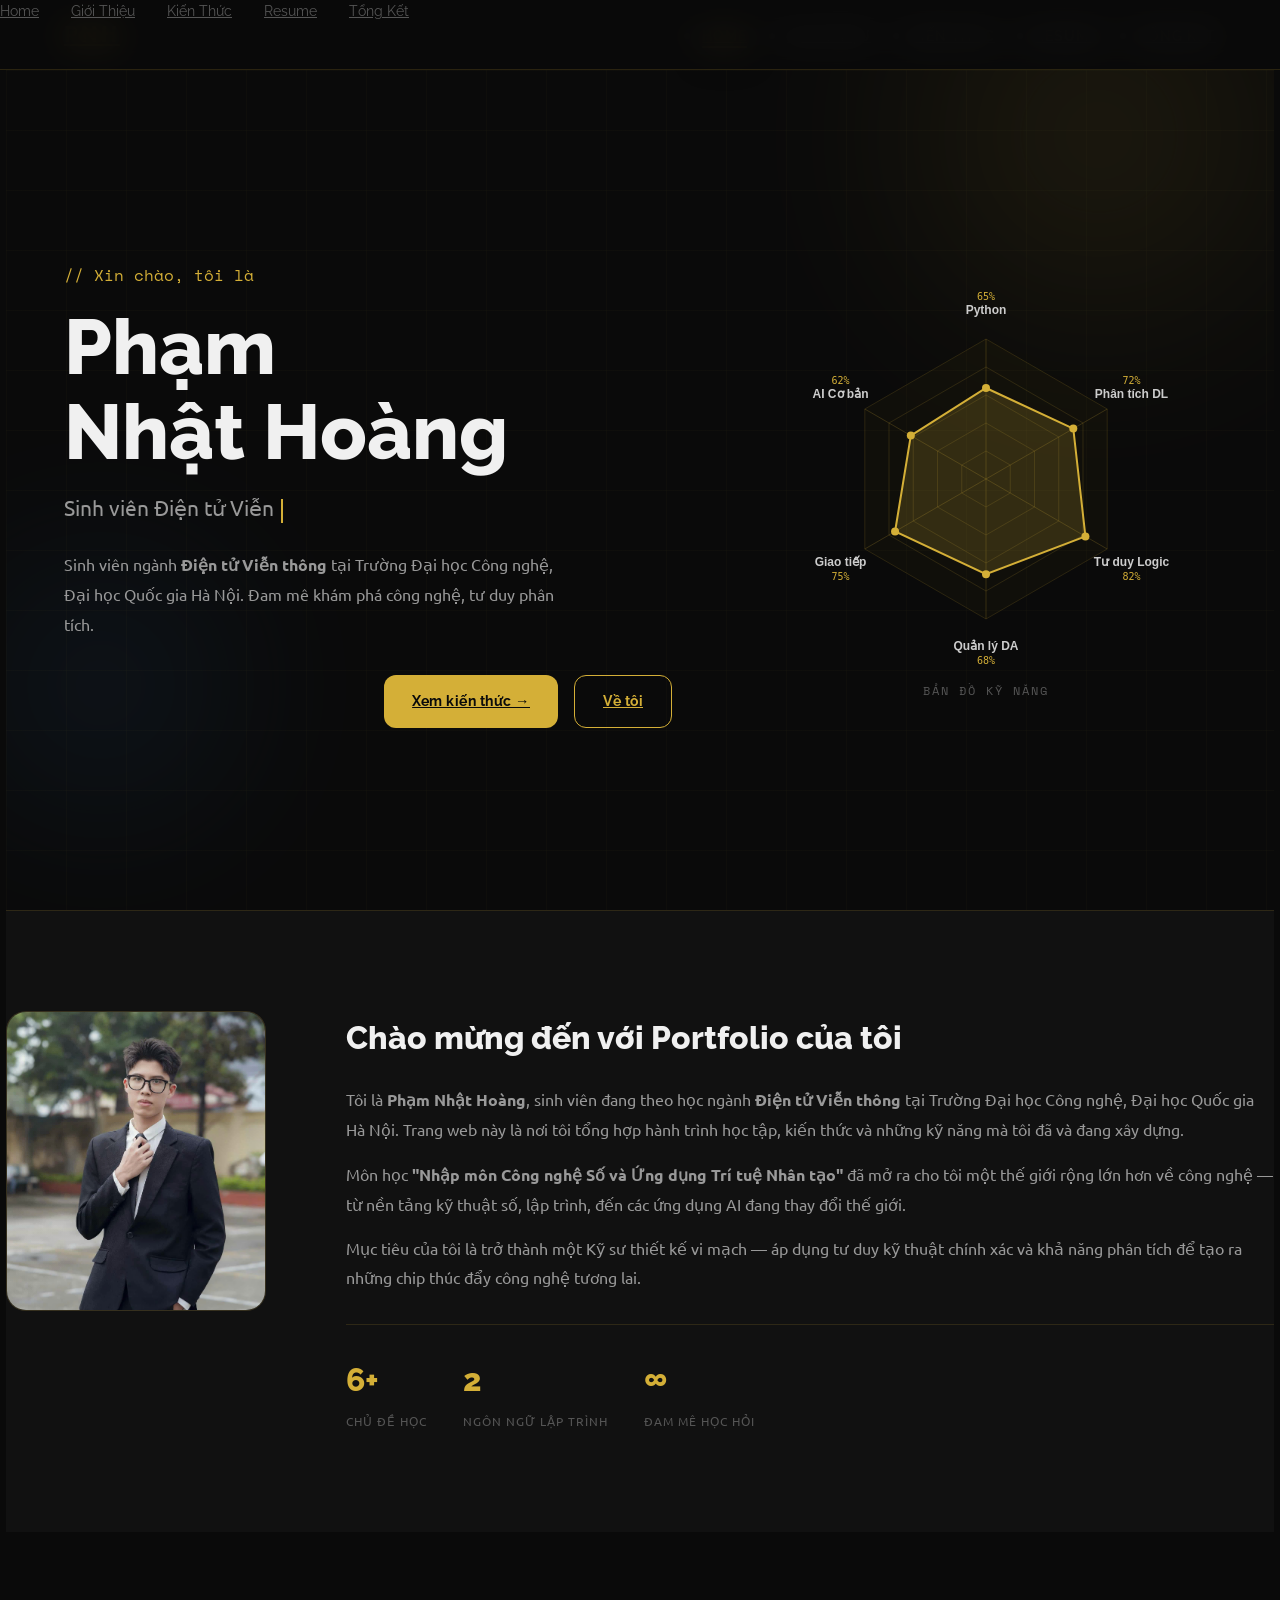
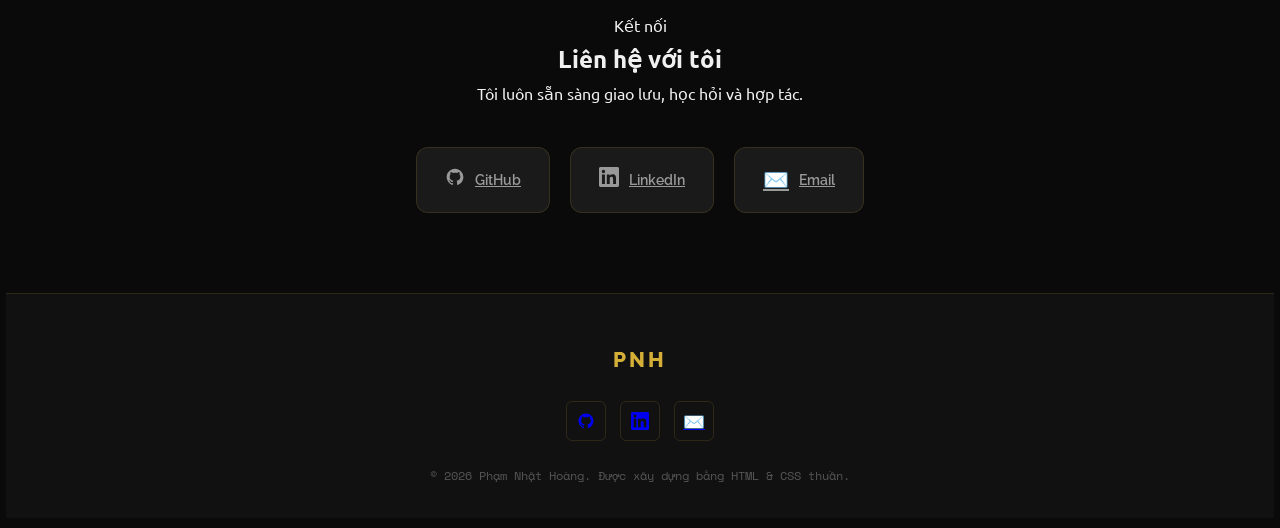
==== commit 311fba2d: "Update assignment files to PDF and clean up hero description Co-Authored-By: Claude Sonnet 4.6 <nore" ====
--- a/index.html
+++ b/index.html
@@ -54,8 +54,7 @@
       </div>
       <p class="hero-desc">
         Sinh viên ngành <strong>Điện tử Viễn thông</strong> tại Trường Đại học Công nghệ,
-        Đại học Quốc gia Hà Nội. Đam mê khám phá công nghệ, tư duy phân tích và
-        hành trình trở thành <span class="gold-text">Kỹ sư thiết kế vi mạch</span>.
+        Đại học Quốc gia Hà Nội. Đam mê khám phá công nghệ, tư duy phân tích.
       </p>
       <div class="hero-btns">
         <a href="learning.html" class="btn btn-primary">Xem kiến thức →</a>
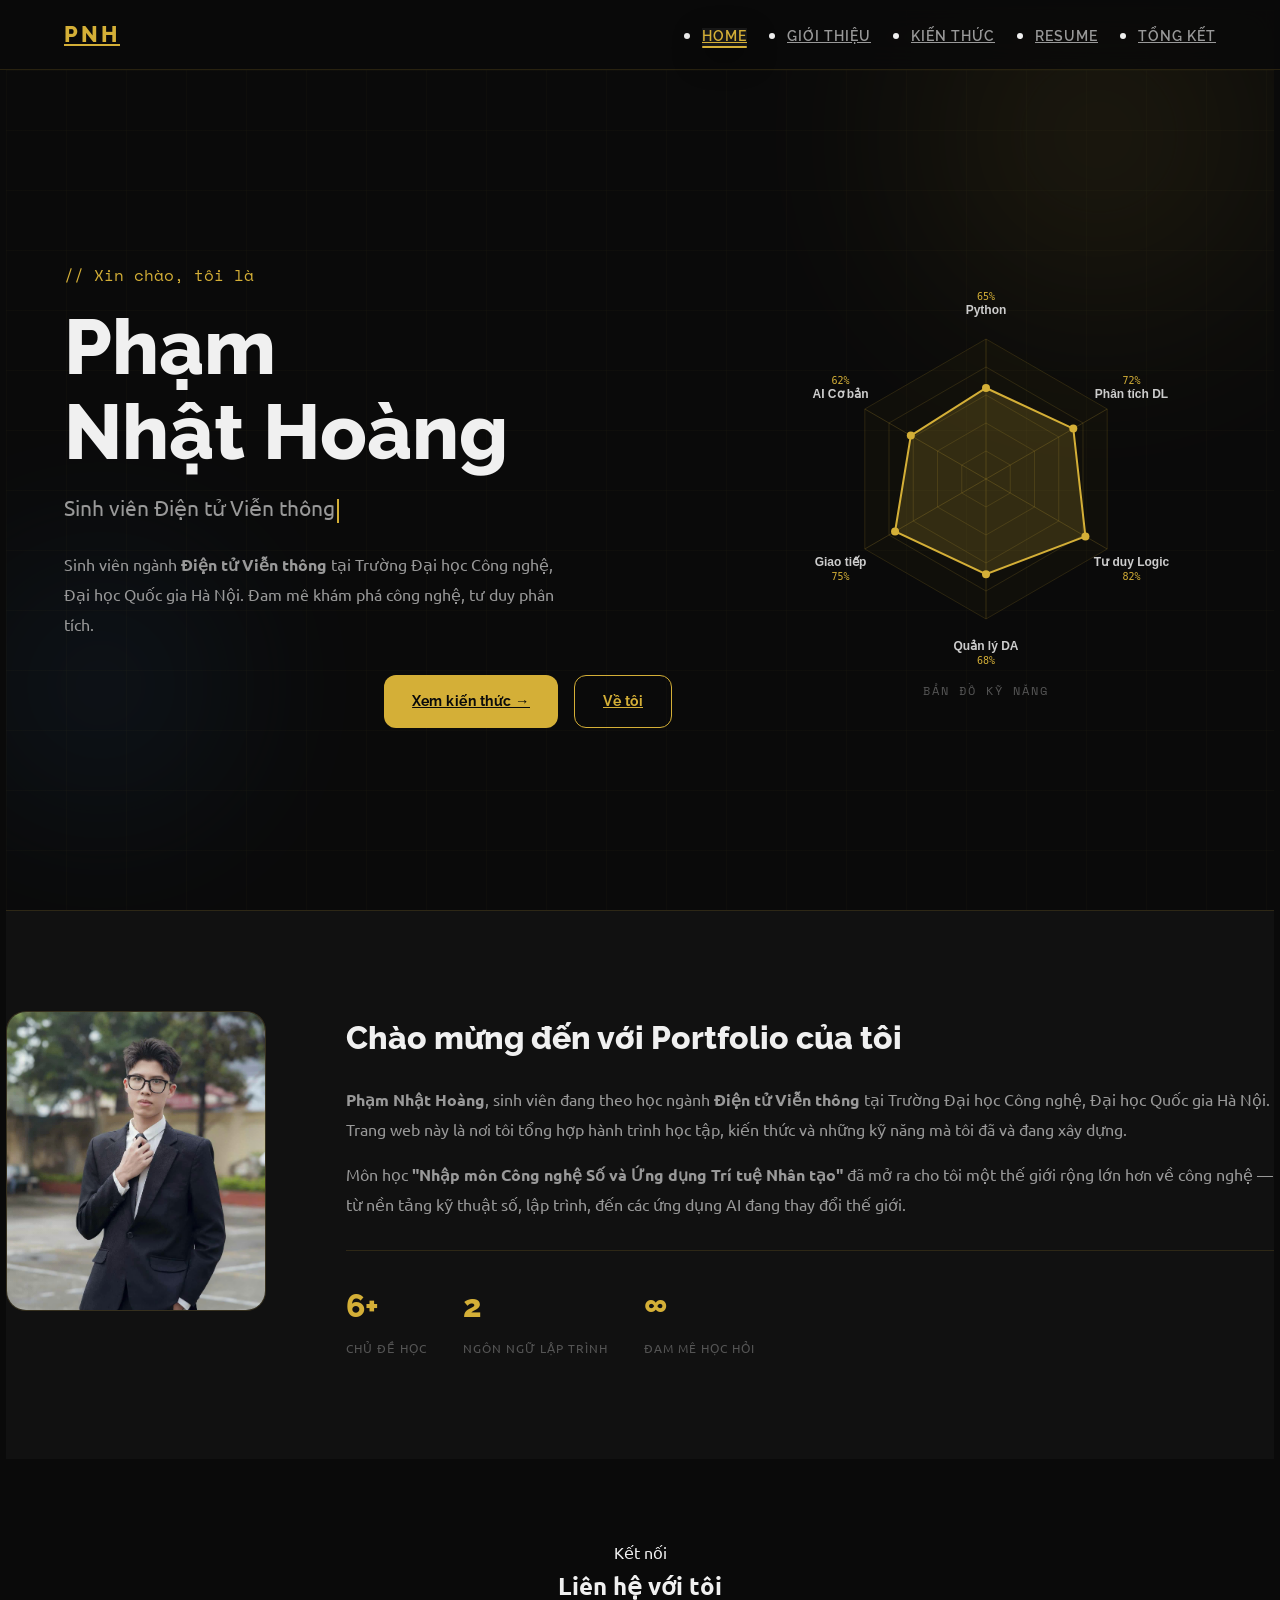
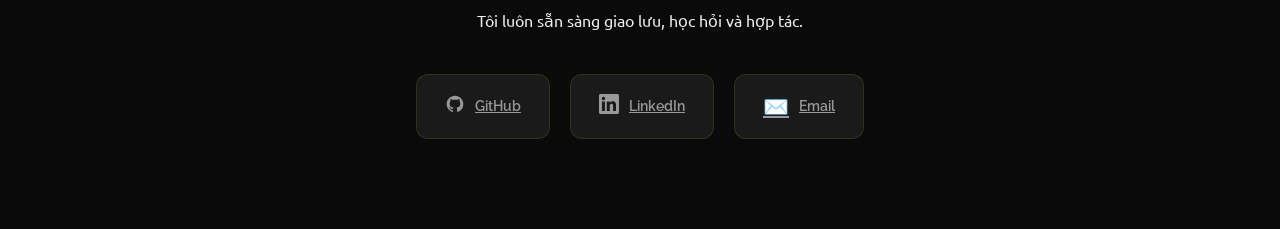
==== commit e100347c: "Remove footer from all pages and update education section to year 1 student (2025) Co-Authored-By: C" ====
--- a/index.html
+++ b/index.html
@@ -82,7 +82,7 @@
       <div class="intro-text">
         <h2>Chào mừng đến với <span class="gold-text">Portfolio</span> của tôi</h2>
         <p>
-          Tôi là <strong>Phạm Nhật Hoàng</strong>, sinh viên đang theo học ngành
+          <strong>Phạm Nhật Hoàng</strong>, sinh viên đang theo học ngành
           <strong>Điện tử Viễn thông</strong> tại Trường Đại học Công nghệ,
           Đại học Quốc gia Hà Nội. Trang web này là nơi tôi tổng hợp hành trình học tập,
           kiến thức và những kỹ năng mà tôi đã và đang xây dựng.
@@ -93,9 +93,7 @@
           lập trình, đến các ứng dụng AI đang thay đổi thế giới.
         </p>
         <p>
-          Mục tiêu của tôi là trở thành một <span class="gold-text">Kỹ sư thiết kế vi mạch</span>
-          — áp dụng tư duy kỹ thuật chính xác và khả năng phân tích để tạo ra những chip
-          thúc đẩy công nghệ tương lai.
+      
         </p>
         <div class="intro-stats">
           <div class="stat-item">
@@ -149,36 +147,6 @@
   </div>
 </section>
 
-<!-- ===== FOOTER ===== -->
-<footer>
-  <div class="container">
-    <div class="footer-inner">
-      <div class="footer-logo">PNH</div>
-      <nav class="footer-nav">
-        <a href="index.html">Home</a>
-        <a href="about.html">Giới Thiệu</a>
-        <a href="learning.html">Kiến Thức</a>
-        <a href="resume.html">Resume</a>
-        <a href="reflection.html">Tổng Kết</a>
-      </nav>
-      <div class="footer-social">
-        <a href="https://github.com/YOUR_GITHUB" target="_blank" rel="noopener" aria-label="GitHub">
-          <svg width="18" height="18" viewBox="0 0 24 24" fill="currentColor">
-            <path d="M12 2C6.477 2 2 6.484 2 12.017c0 4.425 2.865 8.18 6.839 9.504.5.092.682-.217.682-.483 0-.237-.008-.868-.013-1.703-2.782.605-3.369-1.343-3.369-1.343-.454-1.158-1.11-1.466-1.11-1.466-.908-.62.069-.608.069-.608 1.003.07 1.531 1.032 1.531 1.032.892 1.53 2.341 1.088 2.91.832.092-.647.35-1.088.636-1.338-2.22-.253-4.555-1.113-4.555-4.951 0-1.093.39-1.988 1.029-2.688-.103-.253-.446-1.272.098-2.65 0 0 .84-.27 2.75 1.026A9.564 9.564 0 0112 6.844c.85.004 1.705.115 2.504.337 1.909-1.296 2.747-1.027 2.747-1.027.546 1.379.202 2.398.1 2.651.64.7 1.028 1.595 1.028 2.688 0 3.848-2.339 4.695-4.566 4.943.359.309.678.92.678 1.855 0 1.338-.012 2.419-.012 2.747 0 .268.18.58.688.482A10.019 10.019 0 0022 12.017C22 6.484 17.522 2 12 2z"/>
-          </svg>
-        </a>
-        <a href="https://linkedin.com/in/YOUR_LINKEDIN" target="_blank" rel="noopener" aria-label="LinkedIn">
-          <svg width="18" height="18" viewBox="0 0 24 24" fill="currentColor">
-            <path d="M20.447 20.452h-3.554v-5.569c0-1.328-.027-3.037-1.852-3.037-1.853 0-2.136 1.445-2.136 2.939v5.667H9.351V9h3.414v1.561h.046c.477-.9 1.637-1.85 3.37-1.85 3.601 0 4.267 2.37 4.267 5.455v6.286zM5.337 7.433a2.062 2.062 0 01-2.063-2.065 2.064 2.064 0 112.063 2.065zm1.782 13.019H3.555V9h3.564v11.452zM22.225 0H1.771C.792 0 0 .774 0 1.729v20.542C0 23.227.792 24 1.771 24h20.451C23.2 24 24 23.227 24 22.271V1.729C24 .774 23.2 0 22.222 0h.003z"/>
-          </svg>
-        </a>
-        <a href="mailto:YOUR_EMAIL@example.com" aria-label="Email">✉️</a>
-      </div>
-      <p class="footer-copy">© 2026 Phạm Nhật Hoàng. Được xây dựng bằng HTML & CSS thuần.</p>
-    </div>
-  </div>
-</footer>
-
 <script src="js/typewriter.js"></script>
 <script src="js/main.js"></script>
 <script>
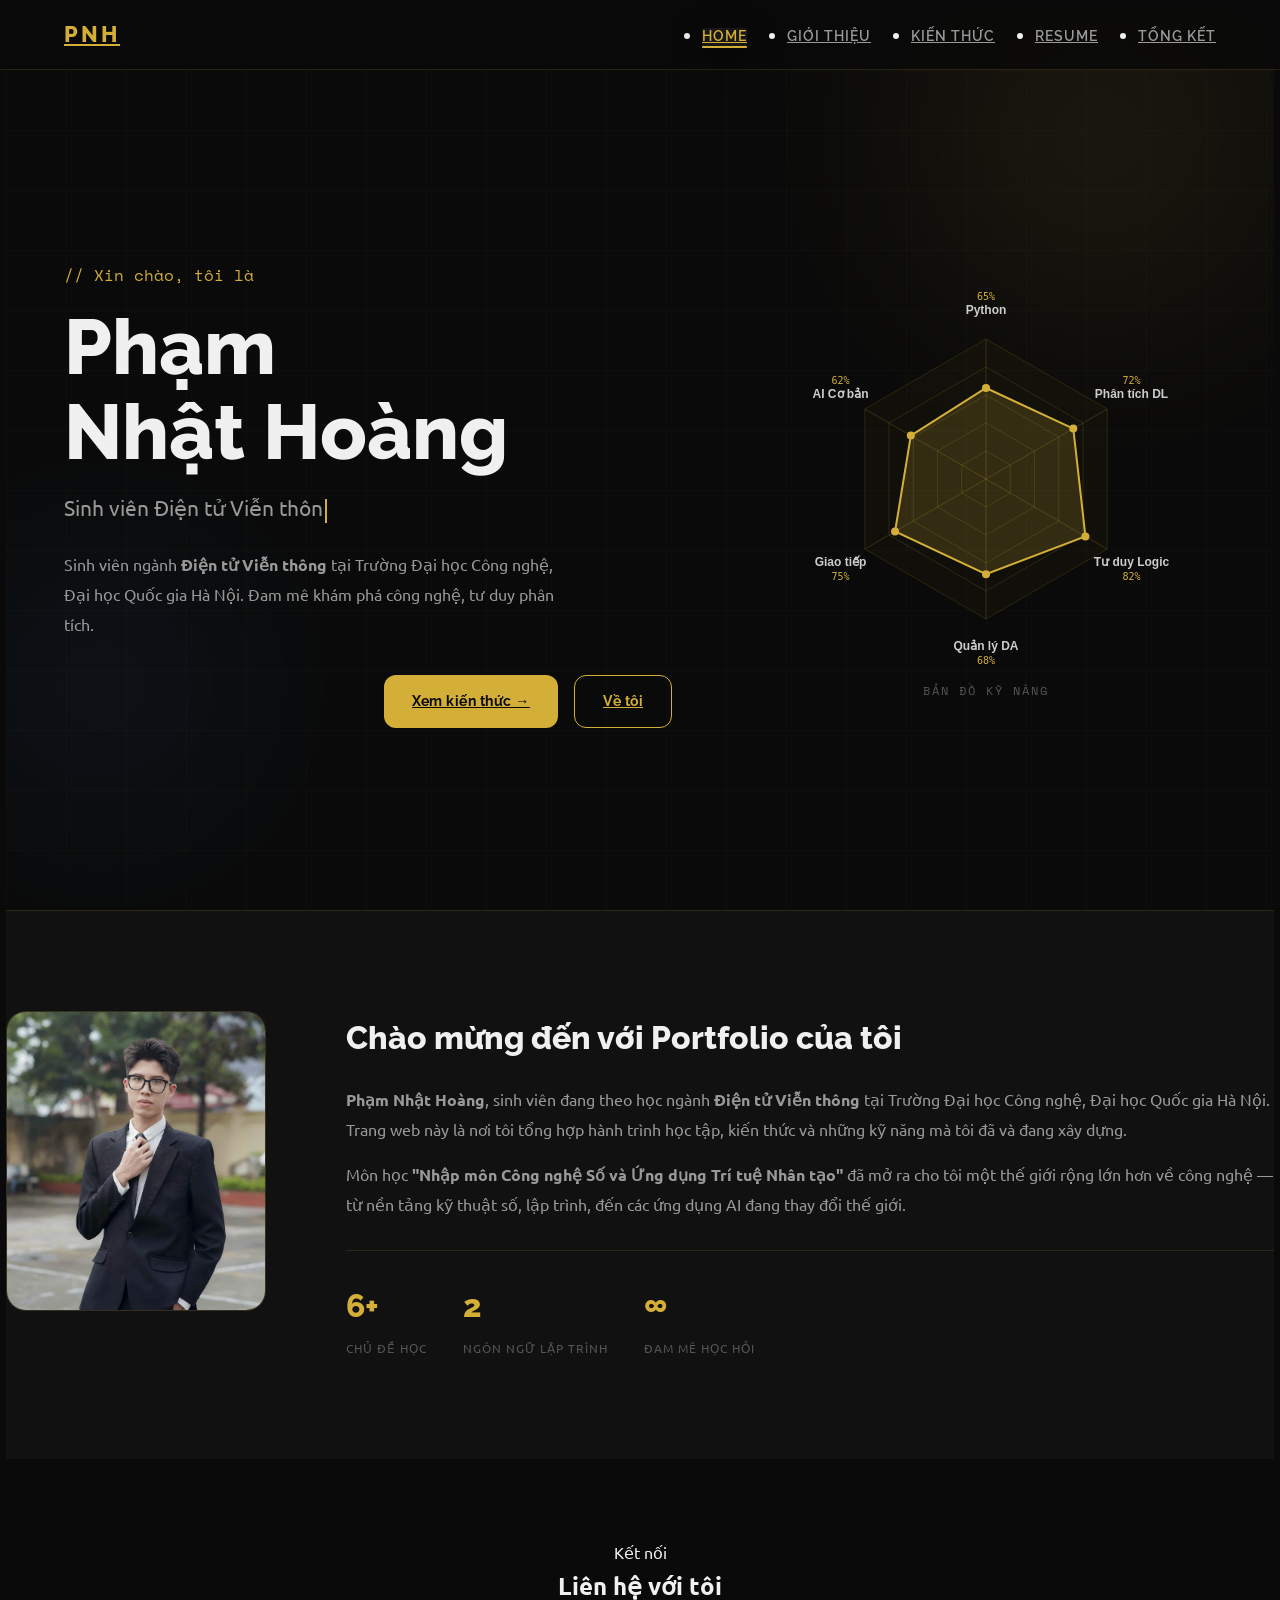
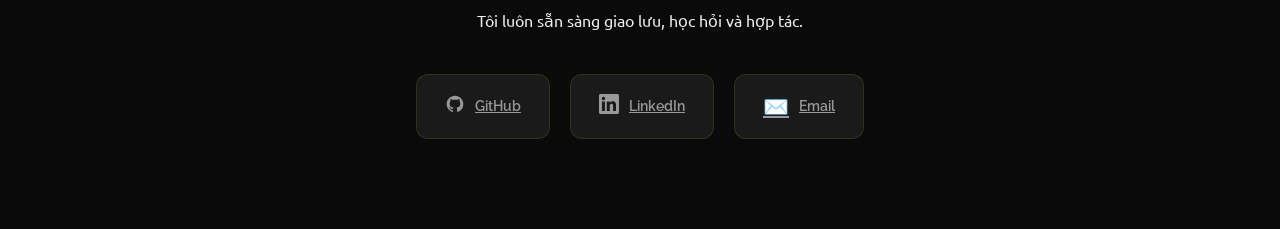
==== commit 25d8b3e3: "Add cache-control meta tags to prevent browser caching on all pages Co-Authored-By: Claude Sonnet 4." ====
--- a/index.html
+++ b/index.html
@@ -2,6 +2,9 @@
 <html lang="vi">
 <head>
   <meta charset="UTF-8" />
+  <meta http-equiv="Cache-Control" content="no-cache, no-store, must-revalidate" />
+  <meta http-equiv="Pragma" content="no-cache" />
+  <meta http-equiv="Expires" content="0" />
   <meta name="viewport" content="width=device-width, initial-scale=1.0" />
   <title>Phạm Nhật Hoàng — Portfolio</title>
   <meta name="description" content="Portfolio cá nhân của Phạm Nhật Hoàng — Sinh viên Điện tử Viễn thông, ĐHCN ĐHQGHN." />
